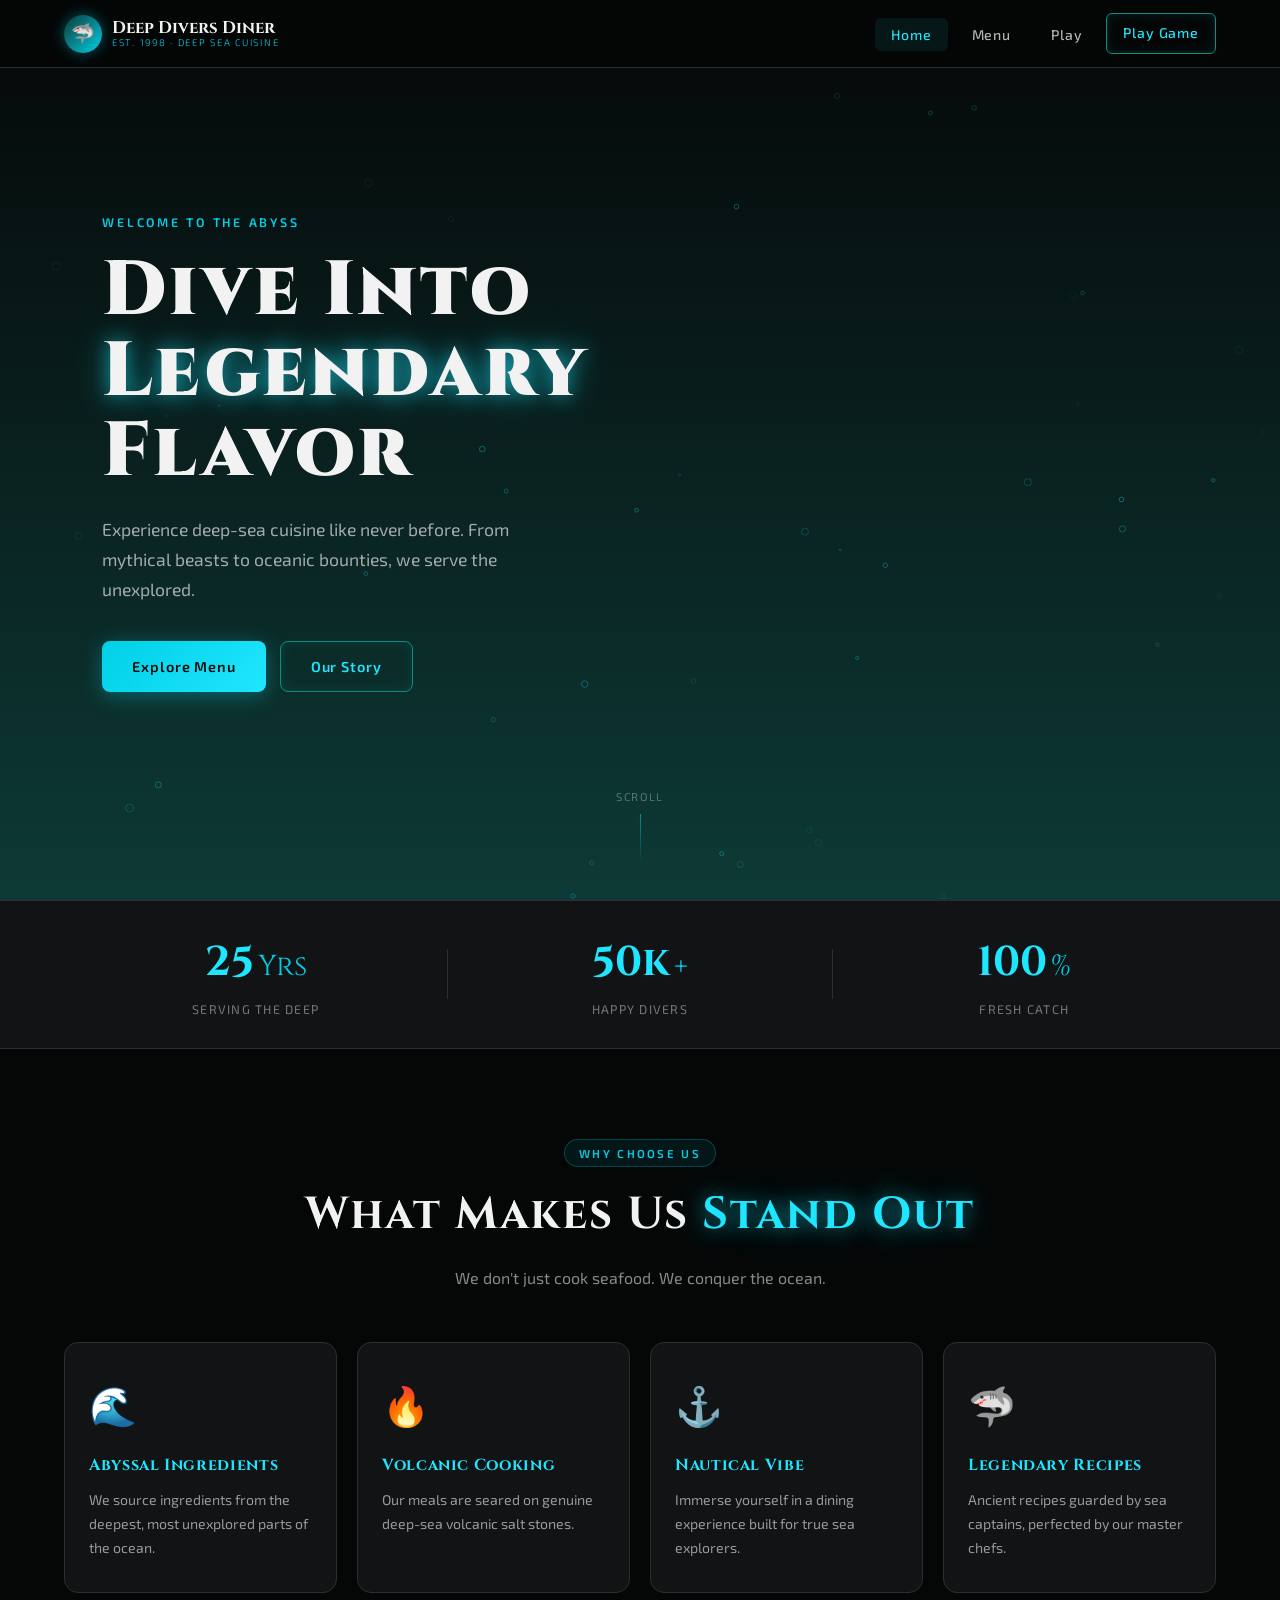
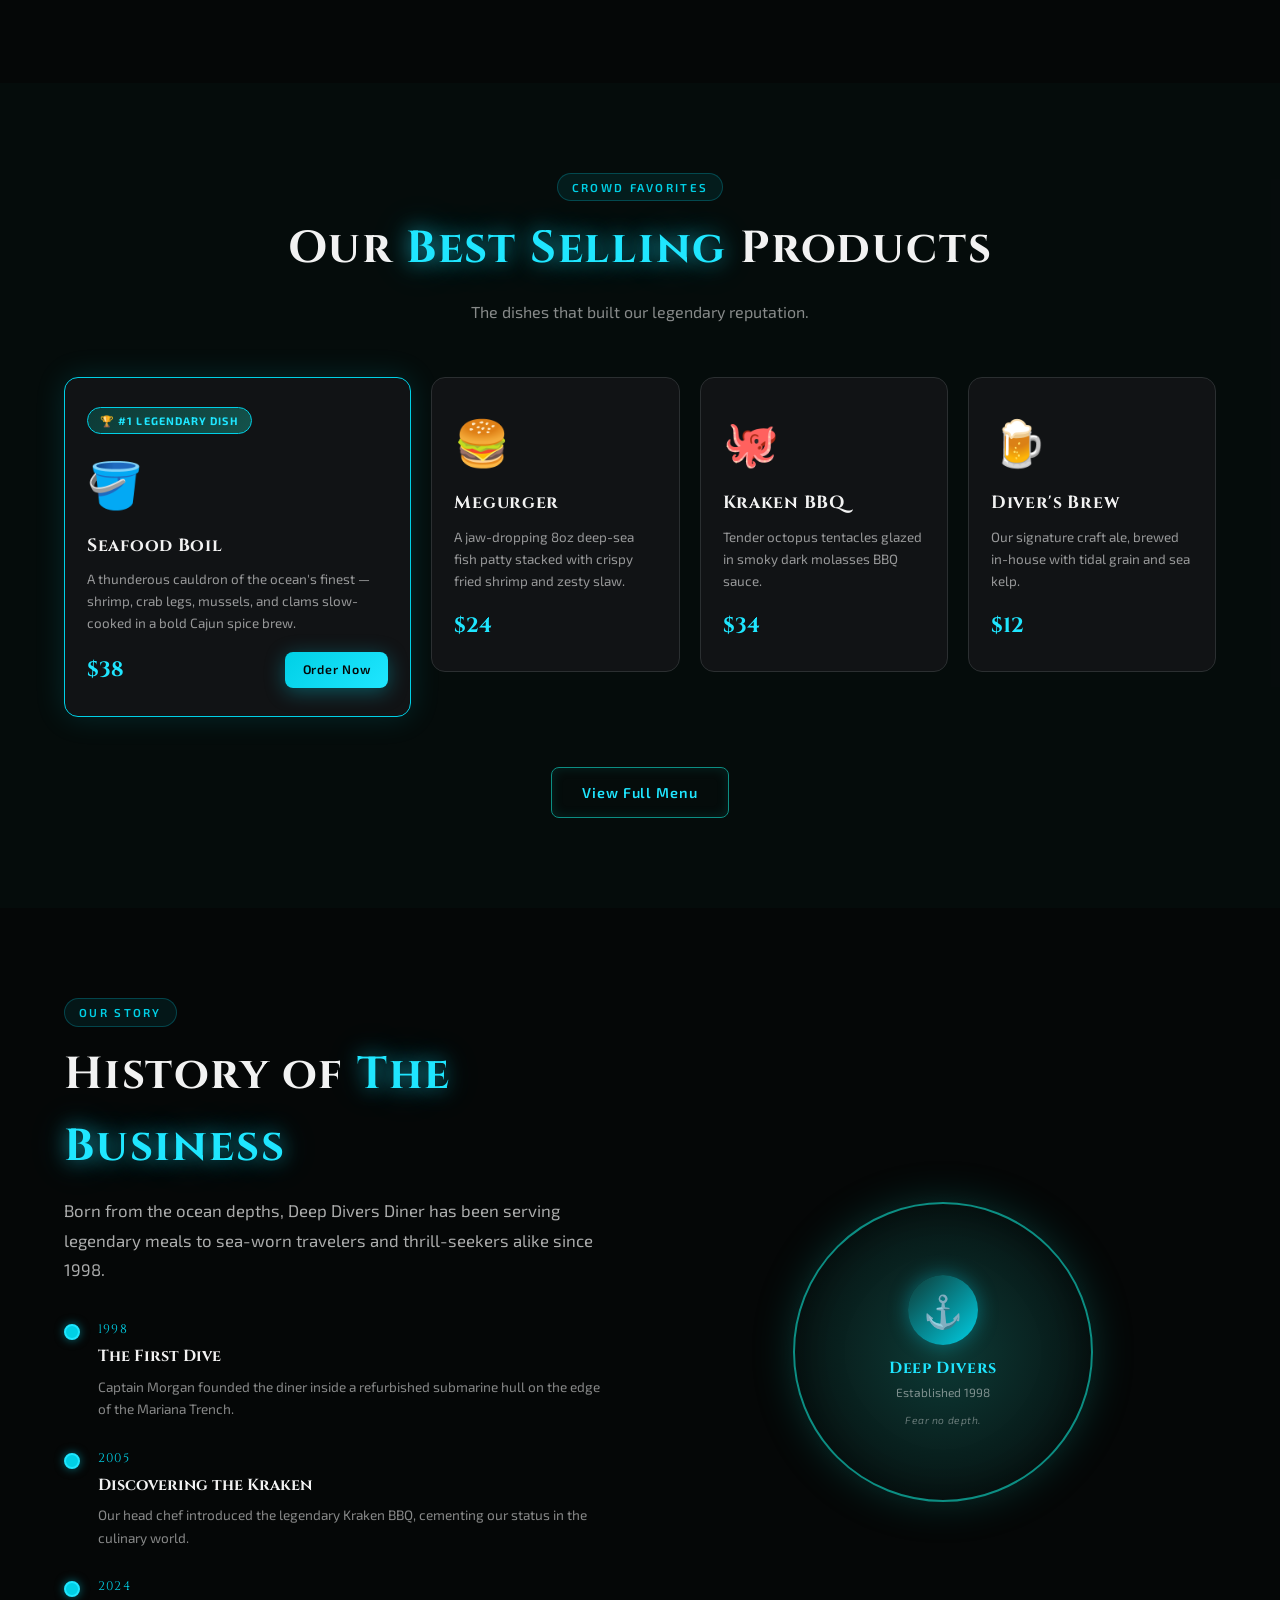
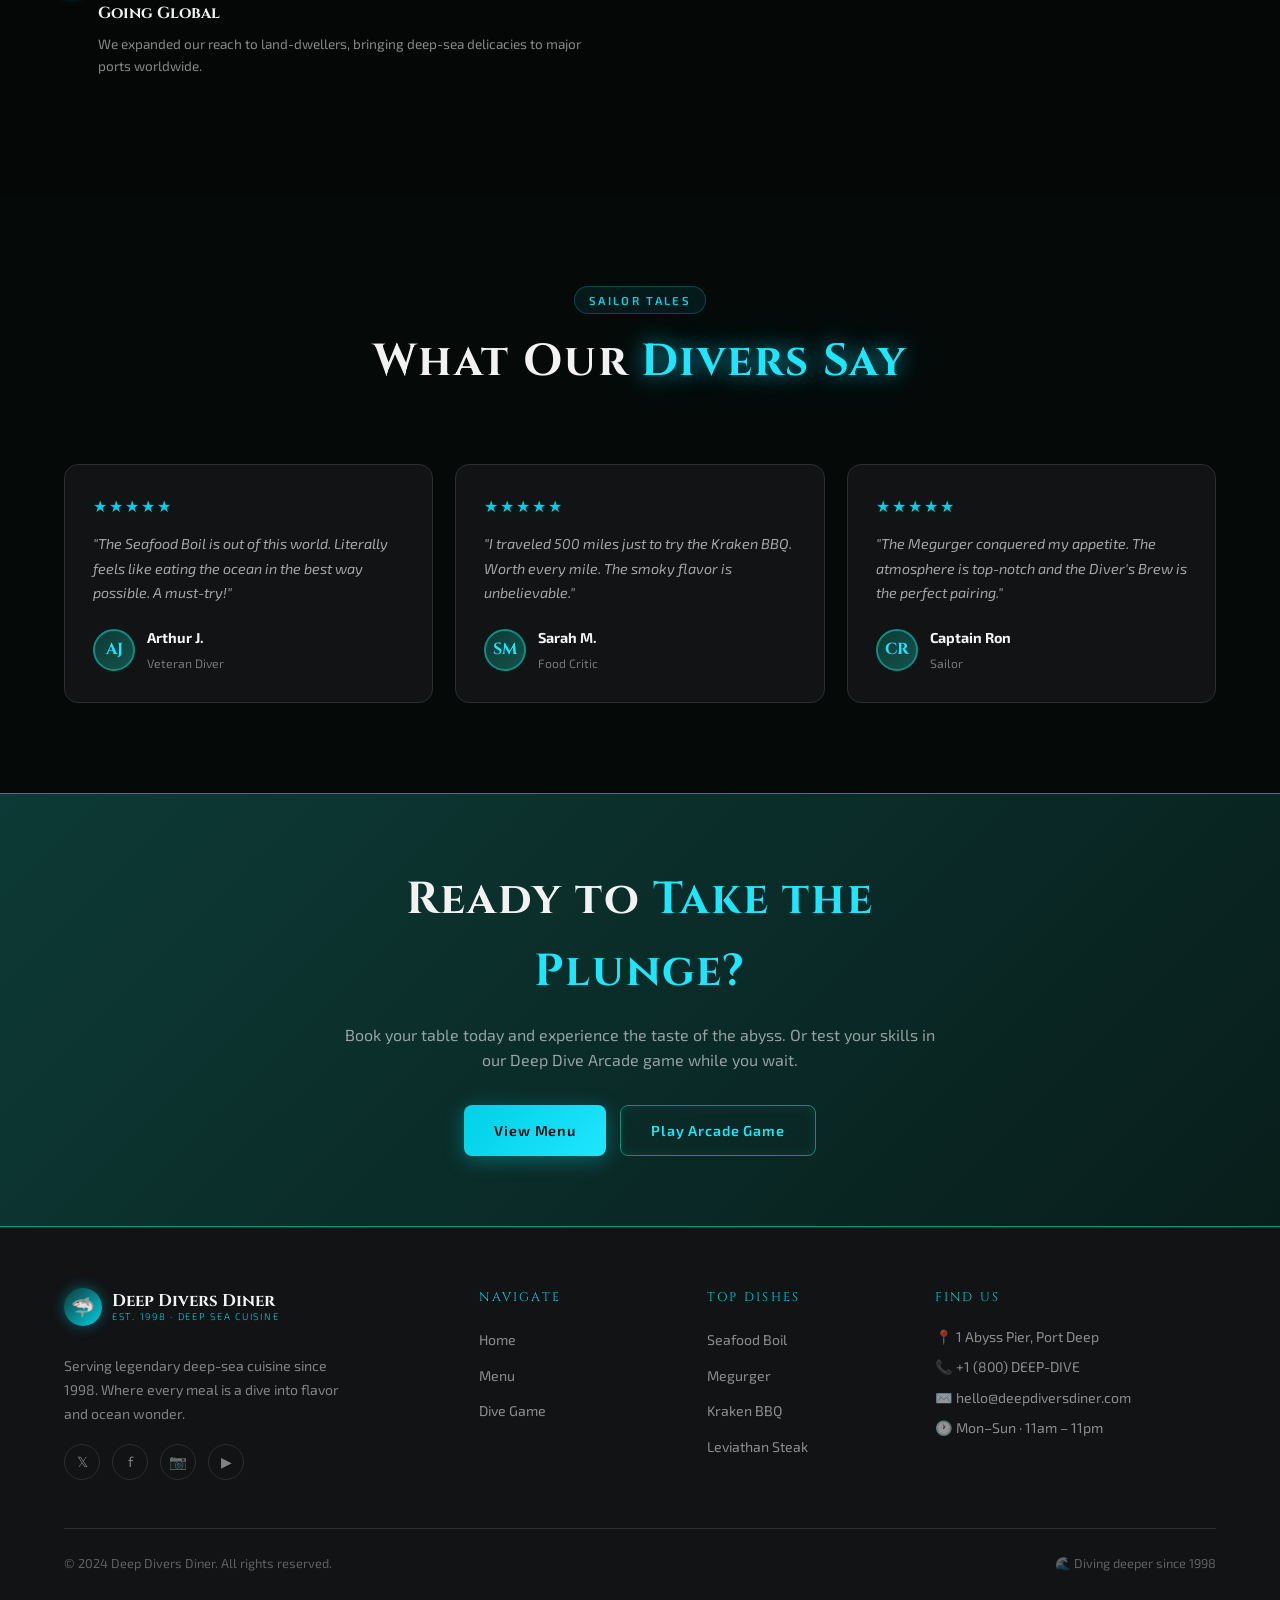
==== index.html @ f374981f "initial commit" ====
<!DOCTYPE html>
<html lang="en">

<head>
    <meta charset="UTF-8" />
    <meta name="viewport" content="width=device-width,initial-scale=1.0" />
    <title>Deep Divers Diner - Home</title>
    <meta name="description"
        content="Welcome to Deep Divers Diner — legendary deep-sea dishes from Seafood Boil to Kraken BBQ and Diver's Brew." />
    <link rel="stylesheet" href="style.css" />
    <link rel="stylesheet" href="index.css" />
</head>

<body>
    <nav class="navbar" id="navbar">
        <a href="index.html" class="nav-logo">
            <div class="nav-logo-icon">🦈</div>
            <div class="nav-logo-text">Deep Divers Diner<small>Est. 1998 · Deep Sea Cuisine</small></div>
        </a>
        <ul class="nav-links" id="navLinks">
            <li><a href="index.html" class="active">Home</a></li>
            <li><a href="menu.html">Menu</a></li>
            <li><a href="game.html">Play</a></li>
            <li><a href="game.html" class="btn btn-outline nav-cta">Play Game</a></li>
        </ul>
        <div class="nav-hamburger" onclick="document.getElementById('navLinks').classList.toggle('open')">
            <span></span><span></span><span></span>
        </div>
    </nav>
    <!-- HERO SECTION -->
    <section class="hero" id="home" style="padding: 0;">
        <canvas id="heroCanvas"></canvas>
        <div class="hero-content">
            <span class="hero-tag">Welcome to the Abyss</span>
            <h1 class="hero-title">Dive Into <span class="glow-text">Legendary</span> Flavor</h1>
            <p class="hero-sub">Experience deep-sea cuisine like never before. From mythical beasts to oceanic bounties,
                we serve the unexplored.</p>
            <div class="hero-btns">
                <a href="menu.html" class="btn btn-primary">Explore Menu</a>
                <a href="#about" class="btn btn-outline">Our Story</a>
            </div>
        </div>
        <div class="hero-scroll">
            <span>Scroll</span>
            <div class="scroll-line"></div>
        </div>
    </section>
    <!-- STATS BAR -->
    <div class="stats-bar">
        <div class="stat-item">
            <span class="stat-num">25</span>
            <span>Yrs</span>
            <p>Serving the Deep</p>
        </div>
        <div class="stat-divider"></div>
        <div class="stat-item">
            <span class="stat-num">50k</span>
            <span>+</span>
            <p>Happy Divers</p>
        </div>
        <div class="stat-divider"></div>
        <div class="stat-item">
            <span class="stat-num">100</span>
            <span>%</span>
            <p>Fresh Catch</p>
        </div>
    </div>
    <!-- WHY WE STAND OUT -->
    <section id="why-us">
        <div class="section-header"
            style="text-align: center; display: flex; flex-direction: column; align-items: center;">
            <span class="section-tag">Why Choose Us</span>
            <h2 class="section-title">What Makes Us <span class="glow-text">Stand Out</span></h2>
            <p class="section-sub">We don't just cook seafood. We conquer the ocean.</p>
        </div>

        <div class="usp-grid">
            <div class="usp-card glass-card">
                <span class="usp-icon">🌊</span>
                <h3>Abyssal Ingredients</h3>
                <p>We source ingredients from the deepest, most unexplored parts of the ocean.</p>
            </div>
            <div class="usp-card glass-card">
                <span class="usp-icon">🔥</span>
                <h3>Volcanic Cooking</h3>
                <p>Our meals are seared on genuine deep-sea volcanic salt stones.</p>
            </div>
            <div class="usp-card glass-card">
                <span class="usp-icon">⚓</span>
                <h3>Nautical Vibe</h3>
                <p>Immerse yourself in a dining experience built for true sea explorers.</p>
            </div>
            <div class="usp-card glass-card">
                <span class="usp-icon">🦈</span>
                <h3>Legendary Recipes</h3>
                <p>Ancient recipes guarded by sea captains, perfected by our master chefs.</p>
            </div>
        </div>
    </section>
    <!-- BEST SELLERS -->
    <section id="bestsellers" style="background: rgba(13,58,54,0.1);">
        <div class="section-header"
            style="text-align: center; display: flex; flex-direction: column; align-items: center;">
            <span class="section-tag">Crowd Favorites</span>
            <h2 class="section-title">Our <span class="glow-text">Best Selling</span> Products</h2>
            <p class="section-sub">The dishes that built our legendary reputation.</p>
        </div>

        <div class="bs-grid">
            <div class="bs-card glass-card featured">
                <span class="bs-badge">🏆 #1 Legendary Dish</span>
                <span class="bs-emoji">🪣</span>
                <h3>Seafood Boil</h3>
                <p>A thunderous cauldron of the ocean's finest — shrimp, crab legs, mussels, and clams slow-cooked in a
                    bold Cajun spice brew.</p>
                <div class="bs-footer">
                    <span class="bs-price">$38</span>
                    <a href="menu.html" class="btn btn-primary btn-sm">Order Now</a>
                </div>
            </div>

            <div class="bs-card glass-card">
                <span class="bs-emoji">🍔</span>
                <h3>Megurger</h3>
                <p>A jaw-dropping 8oz deep-sea fish patty stacked with crispy fried shrimp and zesty slaw.</p>
                <div class="bs-footer">
                    <span class="bs-price">$24</span>
                </div>
            </div>

            <div class="bs-card glass-card">
                <span class="bs-emoji">🐙</span>
                <h3>Kraken BBQ</h3>
                <p>Tender octopus tentacles glazed in smoky dark molasses BBQ sauce.</p>
                <div class="bs-footer">
                    <span class="bs-price">$34</span>
                </div>
            </div>

            <div class="bs-card glass-card">
                <span class="bs-emoji">🍺</span>
                <h3>Diver's Brew</h3>
                <p>Our signature craft ale, brewed in-house with tidal grain and sea kelp.</p>
                <div class="bs-footer">
                    <span class="bs-price">$12</span>
                </div>
            </div>
        </div>

        <div style="text-align:center; margin-top: 50px;">
            <a href="menu.html" class="btn btn-outline">View Full Menu</a>
        </div>
    </section>
    <!-- HISTORY -->
    <section id="about">
        <div class="history-inner">
            <div>
                <span class="section-tag">Our Story</span>
                <h2 class="section-title">History of <span class="glow-text">The Business</span></h2>
                <p class="history-lead">Born from the ocean depths, Deep Divers Diner has been serving legendary meals
                    to sea-worn travelers and thrill-seekers alike since 1998.</p>

                <div class="timeline">
                    <div class="tl-item">
                        <div class="tl-dot"></div>
                        <div class="tl-content">
                            <span class="tl-year">1998</span>
                            <h4>The First Dive</h4>
                            <p>Captain Morgan founded the diner inside a refurbished submarine hull on the edge of the
                                Mariana Trench.</p>
                        </div>
                    </div>
                    <div class="tl-item">
                        <div class="tl-dot"></div>
                        <div class="tl-content">
                            <span class="tl-year">2005</span>
                            <h4>Discovering the Kraken</h4>
                            <p>Our head chef introduced the legendary Kraken BBQ, cementing our status in the culinary
                                world.</p>
                        </div>
                    </div>
                    <div class="tl-item">
                        <div class="tl-dot"></div>
                        <div class="tl-content">
                            <span class="tl-year">2024</span>
                            <h4>Going Global</h4>
                            <p>We expanded our reach to land-dwellers, bringing deep-sea delicacies to major ports
                                worldwide.</p>
                        </div>
                    </div>
                </div>
            </div>

            <div class="history-visual">
                <div class="history-img-wrap">
                    <div class="history-img-glow"></div>
                    <div class="history-emblem">
                        <div class="emblem-ring">⚓</div>
                        <h3>Deep Divers</h3>
                        <p>Established 1998</p>
                        <span class="emblem-tagline">Fear no depth.</span>
                    </div>
                </div>
            </div>
        </div>
    </section>
    <!-- TESTIMONIALS -->
    <section id="reviews" style="background: rgba(13,58,54,0.05);">
        <div class="section-header"
            style="text-align: center; display: flex; flex-direction: column; align-items: center;">
            <span class="section-tag">Sailor Tales</span>
            <h2 class="section-title">What Our <span class="glow-text">Divers Say</span></h2>
        </div>

        <div class="testi-grid">
            <div class="testi-card glass-card">
                <div class="testi-stars">★★★★★</div>
                <p>"The Seafood Boil is out of this world. Literally feels like eating the ocean in the best way
                    possible. A must-try!"</p>
                <div class="testi-author">
                    <div class="testi-avatar">AJ</div>
                    <div>
                        <strong>Arthur J.</strong>
                        <span>Veteran Diver</span>
                    </div>
                </div>
            </div>
            <div class="testi-card glass-card">
                <div class="testi-stars">★★★★★</div>
                <p>"I traveled 500 miles just to try the Kraken BBQ. Worth every mile. The smoky flavor is
                    unbelievable."</p>
                <div class="testi-author">
                    <div class="testi-avatar">SM</div>
                    <div>
                        <strong>Sarah M.</strong>
                        <span>Food Critic</span>
                    </div>
                </div>
            </div>
            <div class="testi-card glass-card">
                <div class="testi-stars">★★★★★</div>
                <p>"The Megurger conquered my appetite. The atmosphere is top-notch and the Diver's Brew is the perfect
                    pairing."</p>
                <div class="testi-author">
                    <div class="testi-avatar">CR</div>
                    <div>
                        <strong>Captain Ron</strong>
                        <span>Sailor</span>
                    </div>
                </div>
            </div>
        </div>
    </section>
    <!-- CTA -->
    <section class="cta-banner" style="padding: 70px 5%; margin: 0;">
        <div class="cta-inner">
            <h2>Ready to <span>Take the Plunge?</span></h2>
            <p>Book your table today and experience the taste of the abyss. Or test your skills in our Deep Dive Arcade
                game while you wait.</p>
            <div class="cta-btns">
                <a href="menu.html" class="btn btn-primary">View Menu</a>
                <a href="game.html" class="btn btn-outline">Play Arcade Game</a>
            </div>
        </div>
    </section>
    <footer>
        <div class="footer-grid">
            <div class="footer-brand">
                <a href="index.html" class="nav-logo" style="display:inline-flex;margin-bottom:14px;">
                    <div class="nav-logo-icon">🦈</div>
                    <div class="nav-logo-text">Deep Divers Diner<small>Est. 1998 · Deep Sea Cuisine</small></div>
                </a>
                <p>Serving legendary deep-sea cuisine since 1998. Where every meal is a dive into flavor and ocean
                    wonder.</p>
                <div class="footer-socials" style="margin-top:18px;">
                    <a href="#" class="social-btn">𝕏</a><a href="#" class="social-btn">f</a>
                    <a href="#" class="social-btn">📷</a><a href="#" class="social-btn">▶</a>
                </div>
            </div>
            <div>
                <p class="footer-heading">Navigate</p>
                <ul class="footer-links">
                    <li><a href="index.html">Home</a></li>
                    <li><a href="menu.html">Menu</a></li>
                    <li><a href="game.html">Dive Game</a></li>
                </ul>
            </div>
            <div>
                <p class="footer-heading">Top Dishes</p>
                <ul class="footer-links">
                    <li><a href="menu.html">Seafood Boil</a></li>
                    <li><a href="menu.html">Megurger</a></li>
                    <li><a href="menu.html">Kraken BBQ</a></li>
                    <li><a href="menu.html">Leviathan Steak</a></li>
                </ul>
            </div>
            <div>
                <p class="footer-heading">Find Us</p>
                <p class="footer-contact-line">📍 1 Abyss Pier, Port Deep</p>
                <p class="footer-contact-line">📞 +1 (800) DEEP-DIVE</p>
                <p class="footer-contact-line">✉️ hello@deepdiversdiner.com</p>
                <p class="footer-contact-line">🕐 Mon–Sun · 11am – 11pm</p>
            </div>
        </div>
        <div class="footer-bottom">
            <span>© 2024 Deep Divers Diner. All rights reserved.</span>
            <span>🌊 Diving deeper since 1998</span>
        </div>
    </footer>
    <script>
        window.addEventListener('scroll', () => { document.getElementById('navbar').style.background = window.scrollY > 50 ? 'rgba(5,7,7,0.98)' : 'rgba(5,7,7,0.85)'; });
        // Hero canvas animation
        const canvas = document.getElementById('heroCanvas');
        if (canvas) {
            const ctx = canvas.getContext('2d');
            let W, H, bubs = [];
            function rsz() { W = canvas.width = window.innerWidth; H = canvas.height = canvas.parentElement.offsetHeight; }
            rsz(); window.addEventListener('resize', rsz);
            function mkb() { return { x: Math.random() * W, y: H + 10, r: Math.random() * 3 + 1, sp: Math.random() * 0.7 + 0.2, op: Math.random() * 0.3 + 0.05 }; }
            for (let i = 0; i < 50; i++) bubs.push({ ...mkb(), y: Math.random() * H });
            (function loop() {
                const g = ctx.createLinearGradient(0, 0, 0, H);
                g.addColorStop(0, '#050707'); g.addColorStop(1, '#0D3A36');
                ctx.fillStyle = g; ctx.fillRect(0, 0, W, H);
                bubs.forEach((b, i) => {
                    b.y -= b.sp;
                    if (b.y < -5) bubs[i] = mkb();
                    ctx.beginPath();
                    ctx.arc(b.x, b.y, b.r, 0, Math.PI * 2);
                    ctx.strokeStyle = `rgba(31,230,255,${b.op})`;
                    ctx.lineWidth = 1;
                    ctx.stroke();
                });
                requestAnimationFrame(loop);
            })();
        }
    </script>
</body>

</html>
---- style.css ----
@import url('https://fonts.googleapis.com/css2?family=Cinzel:wght@400;600;700;900&family=Exo+2:ital,wght@0,300;0,400;0,500;0,600;1,400&display=swap');

:root {
  --bg-black: #050707;
  --dark-panel: #111315;
  --deep-teal: #0D3A36;
  --muted-emerald: #14524B;
  --cyan-accent: #00D0E6;
  --bright-aqua: #1FE6FF;
  --soft-white: #F2F2F2;
  --gray-border: #2B2F31;
  --neon-outline: #0C8E83;
}

*, *::before, *::after { margin: 0; padding: 0; box-sizing: border-box; }
html { scroll-behavior: smooth; }
body {
  background-color: var(--bg-black);
  color: var(--soft-white);
  font-family: 'Exo 2', sans-serif;
  overflow-x: hidden;
  line-height: 1.6;
}

/* ── SCROLLBAR ── */
::-webkit-scrollbar { width: 6px; }
::-webkit-scrollbar-track { background: var(--dark-panel); }
::-webkit-scrollbar-thumb { background: var(--neon-outline); border-radius: 4px; }

/* ── TYPOGRAPHY ── */
h1, h2, h3 { font-family: 'Cinzel', serif; letter-spacing: 0.04em; }
.section-tag {
  display: inline-block;
  font-size: 0.72rem;
  font-weight: 600;
  letter-spacing: 0.2em;
  text-transform: uppercase;
  color: var(--cyan-accent);
  background: rgba(0,208,230,0.08);
  border: 1px solid rgba(0,208,230,0.25);
  padding: 4px 14px;
  border-radius: 20px;
  margin-bottom: 12px;
}
.section-title {
  font-size: clamp(1.7rem, 3.5vw, 2.8rem);
  color: var(--soft-white);
  margin-bottom: 14px;
}
.section-title span { color: var(--bright-aqua); }
.section-sub {
  color: rgba(242,242,242,0.55);
  font-size: 1rem;
  max-width: 540px;
}

/* ── NAVBAR ── */
.navbar {
  position: fixed;
  top: 0; left: 0; right: 0;
  z-index: 1000;
  display: flex;
  align-items: center;
  justify-content: space-between;
  padding: 0 5%;
  height: 68px;
  background: rgba(5,7,7,0.85);
  backdrop-filter: blur(14px);
  border-bottom: 1px solid var(--gray-border);
  transition: background 0.3s;
}
.nav-logo {
  display: flex;
  align-items: center;
  gap: 10px;
  text-decoration: none;
}
.nav-logo-icon {
  width: 38px; height: 38px;
  background: linear-gradient(135deg, var(--deep-teal), var(--cyan-accent));
  border-radius: 50%;
  display: flex; align-items: center; justify-content: center;
  font-size: 1.2rem;
  box-shadow: 0 0 14px rgba(0,208,230,0.4);
}
.nav-logo-text {
  font-family: 'Cinzel', serif;
  font-size: 1.05rem;
  font-weight: 700;
  color: var(--soft-white);
  line-height: 1.1;
}
.nav-logo-text small {
  display: block;
  font-family: 'Exo 2', sans-serif;
  font-size: 0.6rem;
  font-weight: 300;
  letter-spacing: 0.18em;
  color: var(--cyan-accent);
  text-transform: uppercase;
}
.nav-links {
  display: flex;
  align-items: center;
  gap: 8px;
  list-style: none;
}
.nav-links a {
  color: rgba(242,242,242,0.75);
  text-decoration: none;
  font-size: 0.88rem;
  font-weight: 500;
  letter-spacing: 0.06em;
  padding: 8px 16px;
  border-radius: 6px;
  transition: color 0.2s, background 0.2s;
}
.nav-links a:hover, .nav-links a.active {
  color: var(--bright-aqua);
  background: rgba(31,230,255,0.07);
}
.nav-cta {
  background: linear-gradient(135deg, var(--deep-teal), var(--muted-emerald));
  border: 1px solid var(--neon-outline);
  color: var(--bright-aqua) !important;
  box-shadow: 0 0 12px rgba(12,142,131,0.3);
}
.nav-cta:hover { box-shadow: 0 0 20px rgba(31,230,255,0.4) !important; }
.nav-hamburger { display: none; flex-direction: column; gap: 5px; cursor: pointer; }
.nav-hamburger span { display: block; width: 24px; height: 2px; background: var(--soft-white); border-radius: 2px; transition: 0.3s; }

/* ── BUTTONS ── */
.btn {
  display: inline-flex;
  align-items: center;
  gap: 8px;
  padding: 13px 30px;
  border-radius: 8px;
  font-family: 'Exo 2', sans-serif;
  font-size: 0.9rem;
  font-weight: 600;
  letter-spacing: 0.06em;
  text-decoration: none;
  cursor: pointer;
  border: none;
  transition: all 0.25s;
}
.btn-primary {
  background: linear-gradient(135deg, var(--cyan-accent), var(--bright-aqua));
  color: #050707;
  box-shadow: 0 4px 20px rgba(0,208,230,0.35);
}
.btn-primary:hover { transform: translateY(-2px); box-shadow: 0 8px 28px rgba(31,230,255,0.5); }
.btn-outline {
  background: transparent;
  color: var(--bright-aqua);
  border: 1.5px solid var(--neon-outline);
  box-shadow: 0 0 12px rgba(12,142,131,0.2) inset;
}
.btn-outline:hover { background: rgba(12,142,131,0.15); border-color: var(--bright-aqua); transform: translateY(-2px); }

/* ── SECTIONS ── */
section { padding: 90px 5%; }
.section-header { margin-bottom: 52px; }

/* ── CARDS ── */
.glass-card {
  background: var(--dark-panel);
  border: 1px solid var(--gray-border);
  border-radius: 14px;
  transition: transform 0.3s, box-shadow 0.3s, border-color 0.3s;
}
.glass-card:hover {
  transform: translateY(-5px);
  box-shadow: 0 12px 40px rgba(0,208,230,0.12);
  border-color: var(--neon-outline);
}

/* ── DIVIDER ── */
.divider {
  width: 60px; height: 3px;
  background: linear-gradient(90deg, var(--cyan-accent), var(--bright-aqua));
  border-radius: 2px;
  margin: 16px 0 20px;
}

/* ── FOOTER ── */
footer {
  background: var(--dark-panel);
  border-top: 1px solid var(--gray-border);
  padding: 60px 5% 30px;
}
.footer-grid {
  display: grid;
  grid-template-columns: 2fr 1fr 1fr 1.5fr;
  gap: 40px;
  margin-bottom: 48px;
}
.footer-brand p {
  color: rgba(242,242,242,0.5);
  font-size: 0.88rem;
  margin-top: 14px;
  max-width: 280px;
  line-height: 1.7;
}
.footer-heading {
  font-family: 'Cinzel', serif;
  font-size: 0.78rem;
  letter-spacing: 0.18em;
  text-transform: uppercase;
  color: var(--cyan-accent);
  margin-bottom: 18px;
}
.footer-links { list-style: none; display: flex; flex-direction: column; gap: 10px; }
.footer-links a {
  color: rgba(242,242,242,0.55);
  text-decoration: none;
  font-size: 0.88rem;
  transition: color 0.2s;
}
.footer-links a:hover { color: var(--bright-aqua); }
.footer-contact p {
  color: rgba(242,242,242,0.55);
  font-size: 0.88rem;
  display: flex; align-items: flex-start; gap: 10px;
  margin-bottom: 10px;
}
.footer-contact-line { color:rgba(242,242,242,0.55); font-size:0.88rem; margin-bottom:8px; display:block; }
.footer-bottom {
  border-top: 1px solid var(--gray-border);
  padding-top: 24px;
  display: flex;
  justify-content: space-between;
  align-items: center;
  color: rgba(242,242,242,0.35);
  font-size: 0.8rem;
}
.footer-socials { display: flex; gap: 12px; }
.social-btn {
  width: 36px; height: 36px;
  border-radius: 50%;
  border: 1px solid var(--gray-border);
  background: transparent;
  color: rgba(242,242,242,0.5);
  display: flex; align-items: center; justify-content: center;
  font-size: 0.9rem;
  cursor: pointer;
  text-decoration: none;
  transition: all 0.2s;
}
.social-btn:hover { border-color: var(--cyan-accent); color: var(--cyan-accent); background: rgba(0,208,230,0.08); }

/* ── GLOW TEXT ── */
.glow-text { text-shadow: 0 0 20px rgba(31,230,255,0.6), 0 0 40px rgba(31,230,255,0.3); }

/* ── ANIMATIONS ── */
@keyframes fadeUp {
  from { opacity: 0; transform: translateY(30px); }
  to { opacity: 1; transform: translateY(0); }
}
@keyframes float {
  0%, 100% { transform: translateY(0px); }
  50% { transform: translateY(-10px); }
}
@keyframes pulse-glow {
  0%, 100% { box-shadow: 0 0 10px rgba(0,208,230,0.3); }
  50% { box-shadow: 0 0 25px rgba(31,230,255,0.6), 0 0 50px rgba(0,208,230,0.3); }
}
@keyframes shimmer {
  0% { background-position: -200% center; }
  100% { background-position: 200% center; }
}
.animate-fadeup { animation: fadeUp 0.7s ease forwards; }
.float { animation: float 4s ease-in-out infinite; }

/* ── RESPONSIVE ── */
@media (max-width: 900px) {
  .footer-grid { grid-template-columns: 1fr 1fr; }
  .nav-links { display: none; }
  .nav-links.open { display: flex; flex-direction: column; position: absolute; top: 68px; left: 0; right: 0; background: var(--dark-panel); padding: 20px 5%; border-bottom: 1px solid var(--gray-border); }
  .nav-hamburger { display: flex; }
}
@media (max-width: 600px) {
  .footer-grid { grid-template-columns: 1fr; }
  section { padding: 70px 5%; }
}
---- index.css ----
/* =========================================
   HERO SECTION
========================================= */
.hero {
    position: relative;
    min-height: 100vh;
    display: flex;
    align-items: center;
    overflow: hidden;
}

#heroCanvas {
    position: absolute;
    inset: 0;
    width: 100%;
    height: 100%;
    z-index: 0;
}

.hero-content {
    position: relative;
    z-index: 2;
    max-width: 680px;
    padding: 0 8%;
    animation: fadeUp 1s ease both;
}

.hero-tag {
    display: inline-block;
    margin-bottom: 18px;

    font-size: 0.78rem;
    font-weight: 600;
    letter-spacing: 0.22em;
    text-transform: uppercase;

    color: var(--cyan-accent);
}

.hero-title {
    margin-bottom: 22px;

    font-family: 'Cinzel', serif;
    font-size: clamp(2.5rem, 6vw, 5rem);
    font-weight: 900;
    line-height: 1.05;

    color: var(--soft-white);
}

.hero-sub {
    max-width: 520px;
    margin-bottom: 36px;

    font-size: 1.1rem;
    line-height: 1.7;

    color: rgba(242, 242, 242, 0.65);
}

.hero-btns {
    display: flex;
    gap: 14px;
    flex-wrap: wrap;
}

.hero-scroll {
    position: absolute;
    bottom: 36px;
    left: 50%;
    transform: translateX(-50%);
    z-index: 2;

    display: flex;
    flex-direction: column;
    align-items: center;
    gap: 8px;

    font-size: 0.7rem;
    letter-spacing: 0.15em;
    text-transform: uppercase;

    color: rgba(242, 242, 242, 0.35);
}

.scroll-line {
    width: 1px;
    height: 50px;

    background: linear-gradient(to bottom,
            rgba(0, 208, 230, 0.6),
            transparent);

    animation: float 2s ease-in-out infinite;
}

/* =========================================
   STATS BAR
========================================= */
.stats-bar {
    display: flex;
    justify-content: center;
    align-items: center;
    flex-wrap: wrap;

    padding: 28px 5%;

    background: var(--dark-panel);
    border-top: 1px solid var(--gray-border);
    border-bottom: 1px solid var(--gray-border);
}

.stat-item {
    flex: 1;
    min-width: 120px;
    padding: 0 40px;

    text-align: center;
}

.stat-num {
    font-family: 'Cinzel', serif;
    font-size: 2.6rem;
    font-weight: 700;

    color: var(--bright-aqua);
}

.stat-item>span:nth-child(2) {
    font-family: 'Cinzel', serif;
    font-size: 1.8rem;

    color: var(--cyan-accent);
}

.stat-item p {
    margin-top: 4px;

    font-size: 0.78rem;
    letter-spacing: 0.1em;
    text-transform: uppercase;

    color: rgba(242, 242, 242, 0.45);
}

.stat-divider {
    width: 1px;
    height: 50px;

    background: var(--gray-border);
}

/* =========================================
   USP GRID
========================================= */
.usp-grid {
    display: grid;
    grid-template-columns: repeat(4, 1fr);
    gap: 20px;
}

.usp-card {
    padding: 32px 24px;
}

.usp-icon {
    display: block;
    margin-bottom: 16px;

    font-size: 2.4rem;

    animation: float 4s ease-in-out infinite;
}

.usp-card h3 {
    margin-bottom: 10px;

    font-family: 'Cinzel', serif;
    font-size: 1rem;

    color: var(--bright-aqua);
}

.usp-card p {
    font-size: 0.88rem;
    line-height: 1.7;

    color: rgba(242, 242, 242, 0.6);
}

/* =========================================
   BEST SELLERS GRID
========================================= */
.bs-grid {
    display: grid;
    grid-template-columns: 1.4fr 1fr 1fr 1fr;
    gap: 20px;

    align-items: start;
}

.bs-card {
    position: relative;
    padding: 28px 22px;
}

.bs-card.featured {
    border-color: var(--cyan-accent);
    box-shadow: 0 0 30px rgba(0, 208, 230, 0.15);
}

.bs-badge {
    display: inline-block;
    margin-bottom: 14px;
    padding: 4px 12px;

    font-size: 0.68rem;
    font-weight: 700;
    letter-spacing: 0.1em;
    text-transform: uppercase;

    color: var(--bright-aqua);

    background: linear-gradient(135deg,
            var(--deep-teal),
            var(--muted-emerald));

    border: 1px solid var(--cyan-accent);
    border-radius: 20px;
}

.bs-emoji {
    display: block;
    margin-bottom: 12px;

    font-size: 2.8rem;
}

.bs-card h3 {
    margin-bottom: 8px;

    font-family: 'Cinzel', serif;
    font-size: 1.1rem;

    color: var(--soft-white);
}

.bs-card p {
    margin-bottom: 18px;

    font-size: 0.84rem;
    line-height: 1.65;

    color: rgba(242, 242, 242, 0.6);
}

.bs-footer {
    display: flex;
    justify-content: space-between;
    align-items: center;
}

.bs-price {
    font-family: 'Cinzel', serif;
    font-size: 1.3rem;
    font-weight: 700;

    color: var(--bright-aqua);
}

.btn-sm {
    padding: 8px 18px;
    font-size: 0.78rem;
}

/* =========================================
   HISTORY SECTION
========================================= */
.history-inner {
    display: grid;
    grid-template-columns: 1fr 1fr;
    gap: 60px;

    align-items: center;
}

.history-lead {
    margin-bottom: 36px;

    font-size: 1.05rem;
    line-height: 1.75;

    color: rgba(242, 242, 242, 0.7);
}

/* Timeline */
.timeline {
    display: flex;
    flex-direction: column;
}

.tl-item {
    position: relative;

    display: flex;
    gap: 18px;

    padding-bottom: 28px;
}

.tl-item:not(:last-child) .tl-dot::after {
    content: '';

    position: absolute;
    top: 16px;
    left: 7px;

    width: 2px;
    height: calc(100% - 16px);

    background: linear-gradient(to bottom,
            var(--neon-outline),
            transparent);
}

.tl-dot {
    position: relative;
    flex-shrink: 0;
    margin-top: 4px;

    width: 16px;
    height: 16px;

    background: var(--cyan-accent);
    border: 2px solid var(--bright-aqua);
    border-radius: 50%;

    box-shadow: 0 0 10px rgba(0, 208, 230, 0.5);
}

.tl-year {
    display: block;
    margin-bottom: 4px;

    font-family: 'Cinzel', serif;
    font-size: 0.78rem;
    letter-spacing: 0.1em;

    color: var(--cyan-accent);
}

.tl-content h4 {
    margin-bottom: 6px;

    font-family: 'Cinzel', serif;
    font-size: 1rem;

    color: var(--soft-white);
}

.tl-content p {
    font-size: 0.85rem;
    line-height: 1.65;

    color: rgba(242, 242, 242, 0.55);
}

/* History Visual */
.history-visual {
    display: flex;
    justify-content: center;
    align-items: center;
}

.history-img-wrap {
    position: relative;

    display: flex;
    justify-content: center;
    align-items: center;
}

.history-img-glow {
    position: absolute;

    width: 320px;
    height: 320px;

    border-radius: 50%;

    background: radial-gradient(circle,
            rgba(13, 58, 54, 0.6) 0%,
            transparent 70%);

    animation: pulse-glow 3s ease-in-out infinite;
}

.history-emblem {
    position: relative;
    z-index: 2;

    display: flex;
    flex-direction: column;
    justify-content: center;
    align-items: center;

    width: 300px;
    height: 300px;
    padding: 50px 40px;

    text-align: center;

    background: radial-gradient(circle, #0D3A36 0%, #050707 100%);
    border: 2px solid var(--neon-outline);
    border-radius: 50%;

    box-shadow:
        0 0 40px rgba(12, 142, 131, 0.3),
        inset 0 0 40px rgba(0, 0, 0, 0.5);

    animation: float 5s ease-in-out infinite;
}

.emblem-ring {
    display: flex;
    justify-content: center;
    align-items: center;

    width: 70px;
    height: 70px;
    margin-bottom: 14px;

    font-size: 2rem;

    background: linear-gradient(135deg,
            var(--deep-teal),
            var(--cyan-accent));

    border-radius: 50%;

    box-shadow: 0 0 20px rgba(0, 208, 230, 0.4);
}

.history-emblem h3 {
    margin-bottom: 4px;

    font-family: 'Cinzel', serif;
    font-size: 1rem;
    line-height: 1.2;

    color: var(--bright-aqua);
}

.history-emblem p {
    font-size: 0.75rem;
    color: rgba(242, 242, 242, 0.5);
}

.emblem-tagline {
    margin-top: 10px;

    font-size: 0.65rem;
    font-style: italic;
    letter-spacing: 0.05em;

    color: rgba(242, 242, 242, 0.4);
}

/* =========================================
   TESTIMONIALS
========================================= */
.testi-grid {
    display: grid;
    grid-template-columns: repeat(3, 1fr);
    gap: 22px;
}

.testi-card {
    padding: 28px;
}

.testi-stars {
    margin-bottom: 14px;

    font-size: 1rem;
    letter-spacing: 2px;

    color: var(--cyan-accent);
}

.testi-card>p {
    margin-bottom: 20px;

    font-size: 0.9rem;
    line-height: 1.7;
    font-style: italic;

    color: rgba(242, 242, 242, 0.65);
}

.testi-author {
    display: flex;
    align-items: center;
    gap: 12px;
}

.testi-avatar {
    display: flex;
    justify-content: center;
    align-items: center;

    width: 42px;
    height: 42px;

    font-family: 'Cinzel', serif;
    font-size: 1rem;
    font-weight: 700;

    color: var(--bright-aqua);

    background: linear-gradient(135deg,
            var(--deep-teal),
            var(--muted-emerald));

    border: 2px solid var(--neon-outline);
    border-radius: 50%;
}

.testi-author strong {
    display: block;

    font-size: 0.9rem;
    color: var(--soft-white);
}

.testi-author span {
    font-size: 0.76rem;
    color: rgba(242, 242, 242, 0.45);
}

/* =========================================
   CTA BANNER
========================================= */
.cta-banner {
    padding: 70px 5%;

    background: linear-gradient(135deg,
            var(--deep-teal) 0%,
            #081e1b 100%);

    border-top: 1px solid var(--neon-outline);
    border-bottom: 1px solid var(--neon-outline);
}

.cta-inner {
    max-width: 600px;
    margin: 0 auto;

    text-align: center;
}

.cta-inner h2 {
    margin-bottom: 14px;
    font-size: clamp(1.8rem, 4vw, 2.8rem);
}

.cta-inner h2 span {
    color: var(--bright-aqua);
}

.cta-inner p {
    margin-bottom: 32px;
    color: rgba(242, 242, 242, 0.6);
}

.cta-btns {
    display: flex;
    justify-content: center;
    gap: 14px;
    flex-wrap: wrap;
}

/* =========================================
   RESPONSIVE
========================================= */

/* Tablets */
@media (max-width: 1100px) {
    .usp-grid {
        grid-template-columns: repeat(2, 1fr);
    }

    .bs-grid {
        grid-template-columns: repeat(2, 1fr);
    }

    .bs-card.featured {
        grid-column: span 2;
    }
}

/* Small Tablets */
@media (max-width: 900px) {
    .history-inner {
        grid-template-columns: 1fr;
    }

    .testi-grid {
        grid-template-columns: 1fr;
    }

    .stat-divider {
        display: none;
    }
}

/* Mobile */
@media (max-width: 600px) {
    .usp-grid {
        grid-template-columns: 1fr;
    }

    .bs-grid {
        grid-template-columns: 1fr;
    }

    .bs-card.featured {
        grid-column: span 1;
    }

    .hero-title {
        font-size: 2.2rem;
    }
}
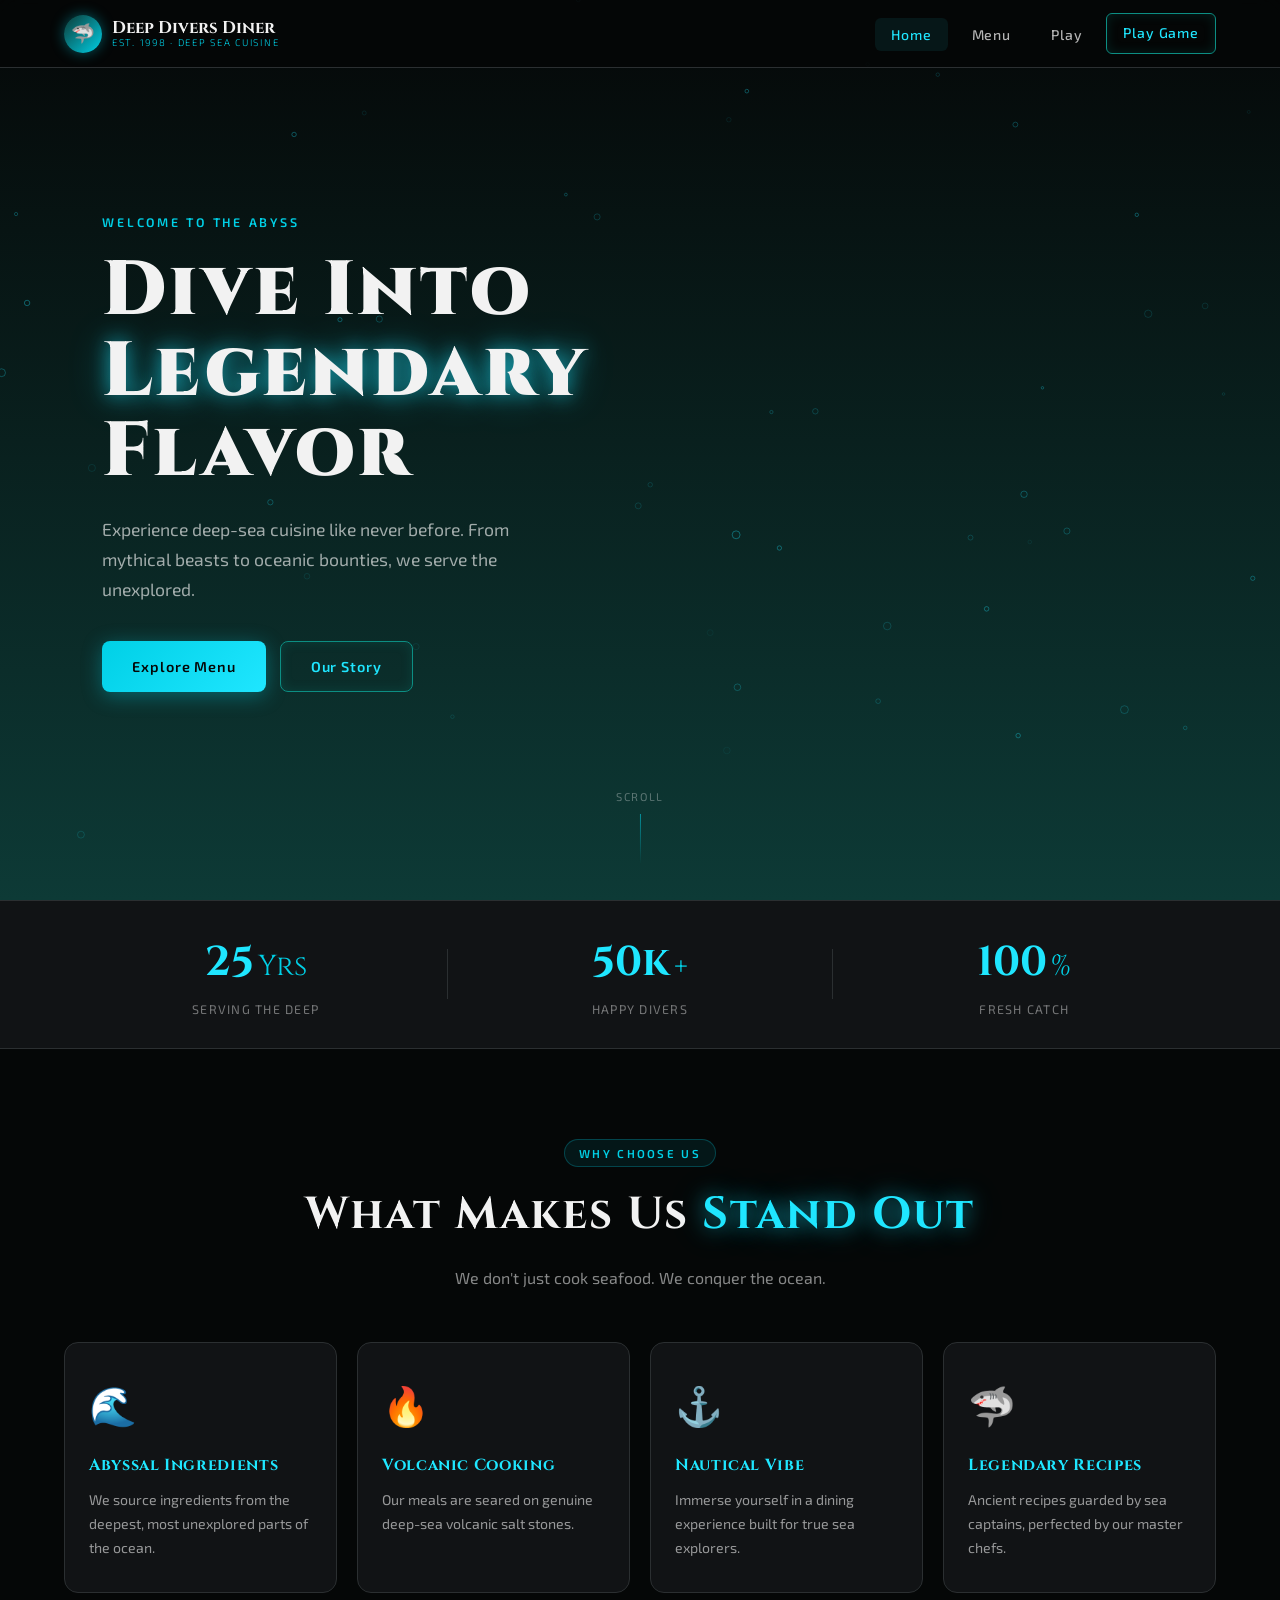
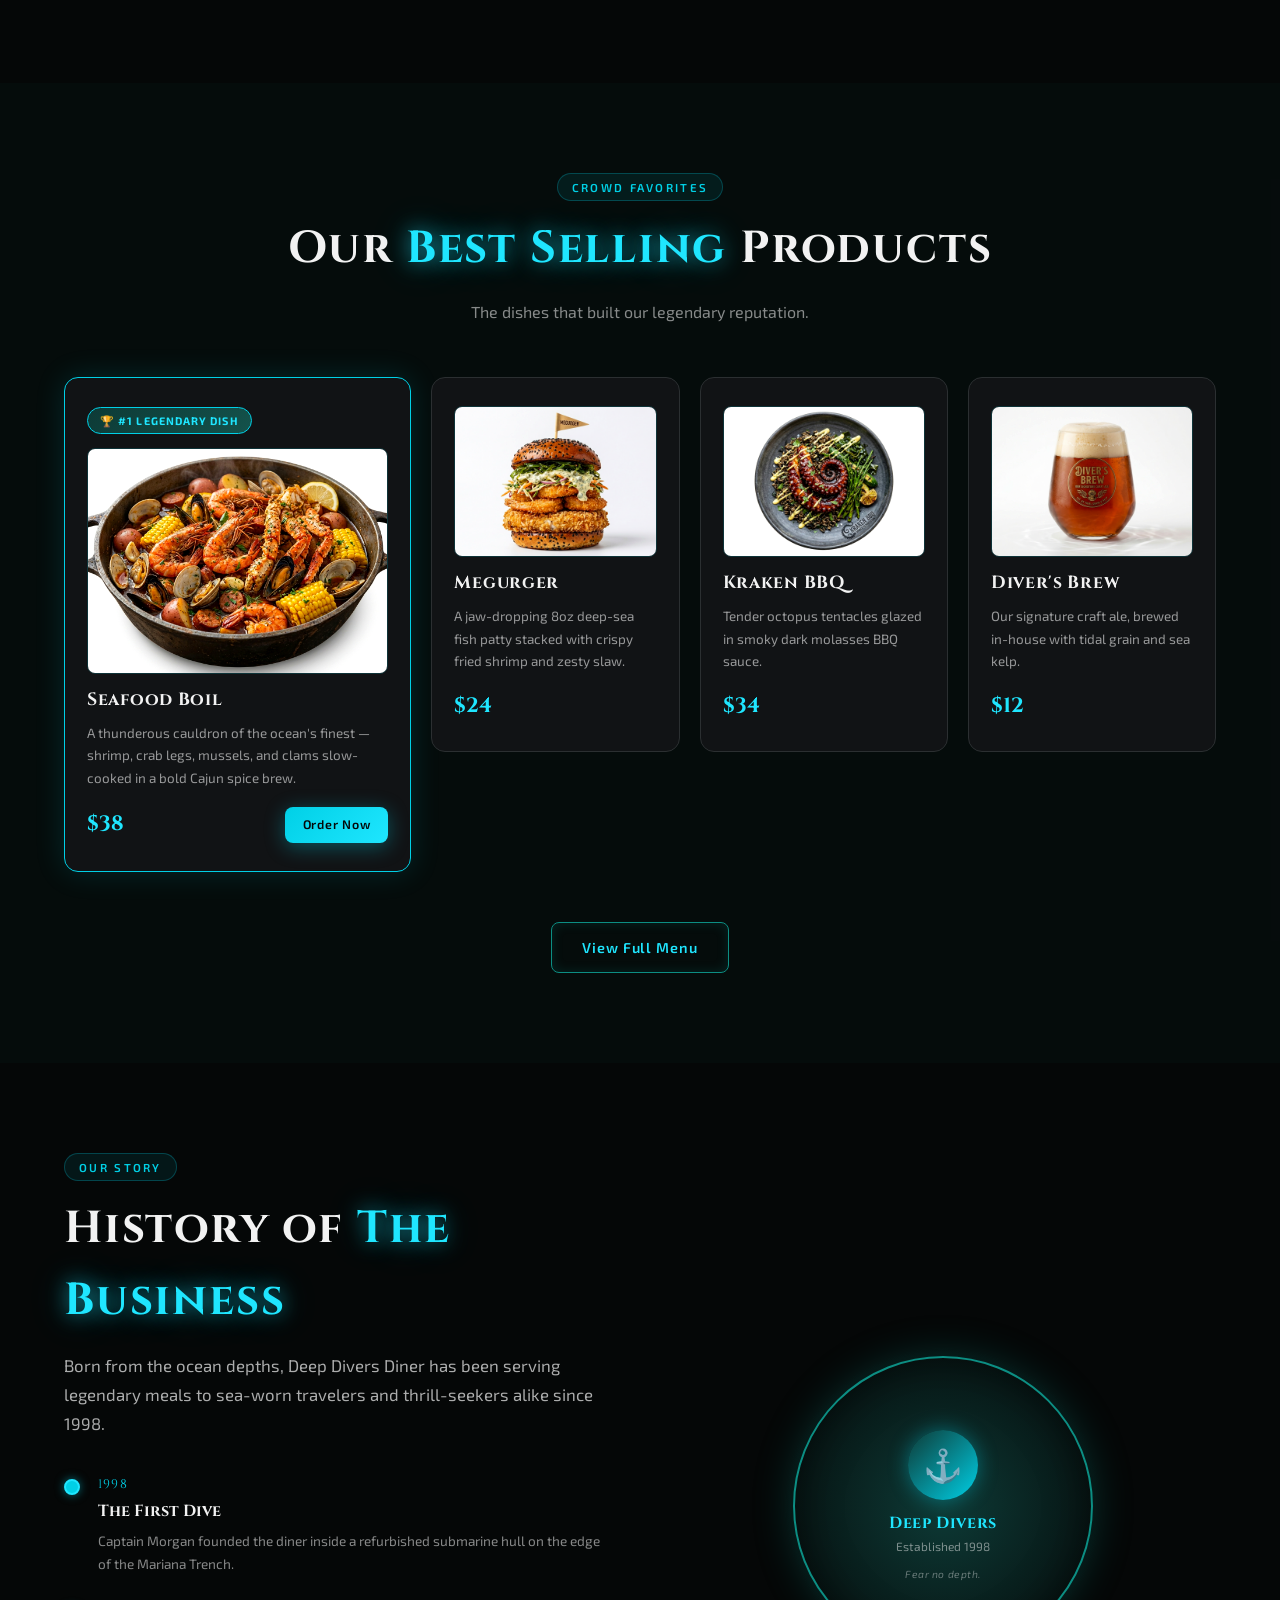
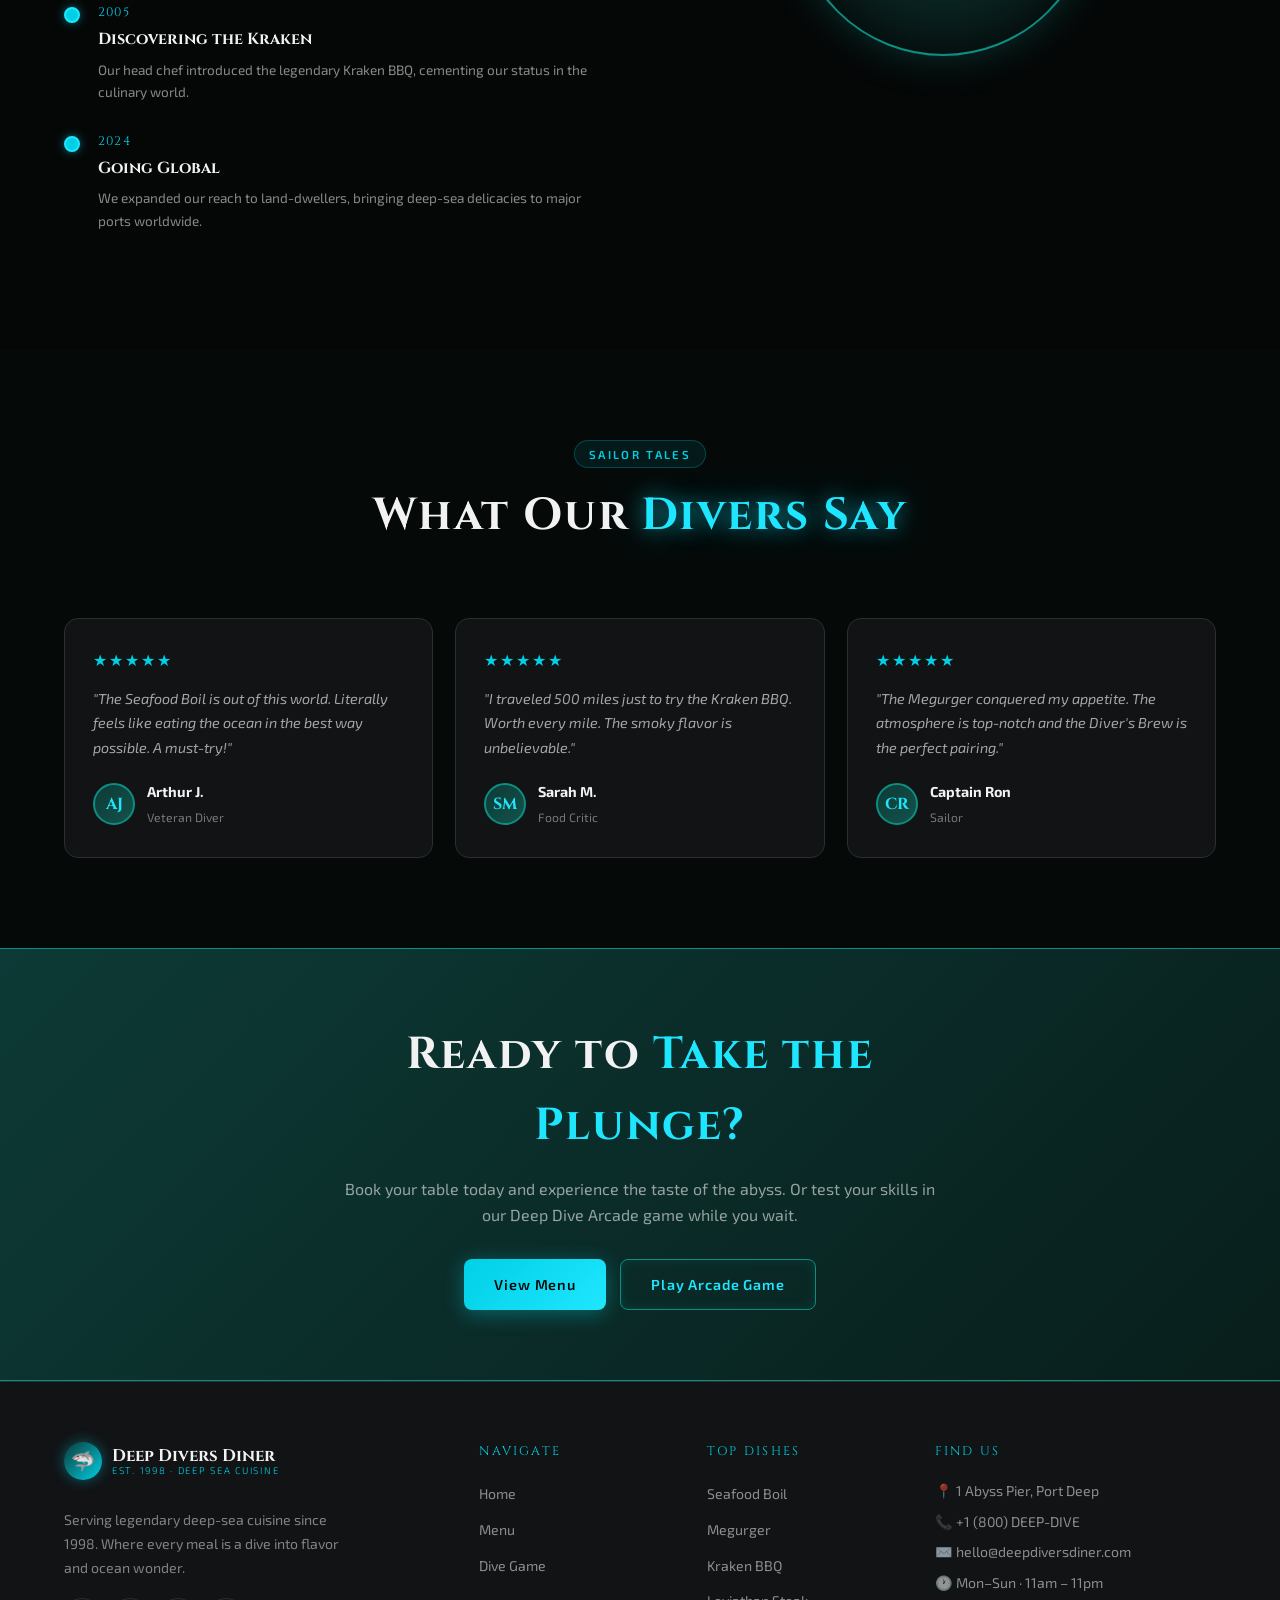
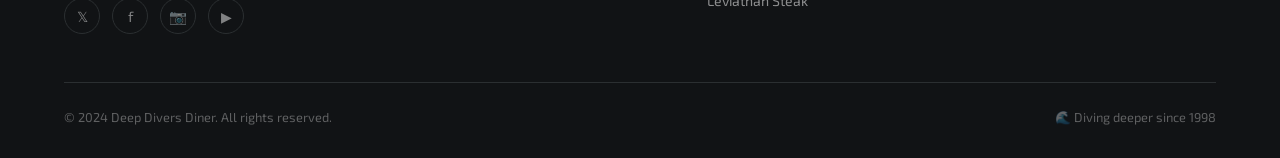
==== commit a133ac5f: "added images" ====
--- a/index.html
+++ b/index.html
@@ -7,8 +7,8 @@
     <title>Deep Divers Diner - Home</title>
     <meta name="description"
         content="Welcome to Deep Divers Diner — legendary deep-sea dishes from Seafood Boil to Kraken BBQ and Diver's Brew." />
-    <link rel="stylesheet" href="style.css" />
-    <link rel="stylesheet" href="index.css" />
+    <link rel="stylesheet" href="css/style.css" />
+    <link rel="stylesheet" href="css/index.css" />
 </head>
 
 <body>
@@ -109,7 +109,7 @@
         <div class="bs-grid">
             <div class="bs-card glass-card featured">
                 <span class="bs-badge">🏆 #1 Legendary Dish</span>
-                <span class="bs-emoji">🪣</span>
+                <img class="bs-photo" src="menu_asset/seafood boil.jpeg" alt="Seafood Boil"/>
                 <h3>Seafood Boil</h3>
                 <p>A thunderous cauldron of the ocean's finest — shrimp, crab legs, mussels, and clams slow-cooked in a
                     bold Cajun spice brew.</p>
@@ -120,7 +120,7 @@
             </div>
 
             <div class="bs-card glass-card">
-                <span class="bs-emoji">🍔</span>
+                <img class="bs-photo" src="menu_asset/megurger.jpeg" alt="Megurger"/>
                 <h3>Megurger</h3>
                 <p>A jaw-dropping 8oz deep-sea fish patty stacked with crispy fried shrimp and zesty slaw.</p>
                 <div class="bs-footer">
@@ -129,7 +129,7 @@
             </div>
 
             <div class="bs-card glass-card">
-                <span class="bs-emoji">🐙</span>
+                <img class="bs-photo" src="menu_asset/kraken bbq.jpeg" alt="Kraken BBQ"/>
                 <h3>Kraken BBQ</h3>
                 <p>Tender octopus tentacles glazed in smoky dark molasses BBQ sauce.</p>
                 <div class="bs-footer">
@@ -138,7 +138,7 @@
             </div>
 
             <div class="bs-card glass-card">
-                <span class="bs-emoji">🍺</span>
+                <img class="bs-photo" src="menu_asset/diver brew.jpeg" alt="Diver's Brew"/>
                 <h3>Diver's Brew</h3>
                 <p>Our signature craft ale, brewed in-house with tidal grain and sea kelp.</p>
                 <div class="bs-footer">
@@ -337,4 +337,4 @@
     </script>
 </body>
 
-</html>+</html>
--- a/css/style.css
+++ b/css/style.css
@@ -0,0 +1,286 @@
+@import url('https://fonts.googleapis.com/css2?family=Cinzel:wght@400;600;700;900&family=Exo+2:ital,wght@0,300;0,400;0,500;0,600;1,400&display=swap');
+
+:root {
+  --bg-black: #050707;
+  --dark-panel: #111315;
+  --deep-teal: #0D3A36;
+  --muted-emerald: #14524B;
+  --cyan-accent: #00D0E6;
+  --bright-aqua: #1FE6FF;
+  --soft-white: #F2F2F2;
+  --gray-border: #2B2F31;
+  --neon-outline: #0C8E83;
+}
+
+*, *::before, *::after { margin: 0; padding: 0; box-sizing: border-box; }
+html { scroll-behavior: smooth; }
+body {
+  background-color: var(--bg-black);
+  color: var(--soft-white);
+  font-family: 'Exo 2', sans-serif;
+  overflow-x: hidden;
+  line-height: 1.6;
+}
+
+/* ── SCROLLBAR ── */
+::-webkit-scrollbar { width: 6px; }
+::-webkit-scrollbar-track { background: var(--dark-panel); }
+::-webkit-scrollbar-thumb { background: var(--neon-outline); border-radius: 4px; }
+
+/* ── TYPOGRAPHY ── */
+h1, h2, h3 { font-family: 'Cinzel', serif; letter-spacing: 0.04em; }
+.section-tag {
+  display: inline-block;
+  font-size: 0.72rem;
+  font-weight: 600;
+  letter-spacing: 0.2em;
+  text-transform: uppercase;
+  color: var(--cyan-accent);
+  background: rgba(0,208,230,0.08);
+  border: 1px solid rgba(0,208,230,0.25);
+  padding: 4px 14px;
+  border-radius: 20px;
+  margin-bottom: 12px;
+}
+.section-title {
+  font-size: clamp(1.7rem, 3.5vw, 2.8rem);
+  color: var(--soft-white);
+  margin-bottom: 14px;
+}
+.section-title span { color: var(--bright-aqua); }
+.section-sub {
+  color: rgba(242,242,242,0.55);
+  font-size: 1rem;
+  max-width: 540px;
+}
+
+/* ── NAVBAR ── */
+.navbar {
+  position: fixed;
+  top: 0; left: 0; right: 0;
+  z-index: 1000;
+  display: flex;
+  align-items: center;
+  justify-content: space-between;
+  padding: 0 5%;
+  height: 68px;
+  background: rgba(5,7,7,0.85);
+  backdrop-filter: blur(14px);
+  border-bottom: 1px solid var(--gray-border);
+  transition: background 0.3s;
+}
+.nav-logo {
+  display: flex;
+  align-items: center;
+  gap: 10px;
+  text-decoration: none;
+}
+.nav-logo-icon {
+  width: 38px; height: 38px;
+  background: linear-gradient(135deg, var(--deep-teal), var(--cyan-accent));
+  border-radius: 50%;
+  display: flex; align-items: center; justify-content: center;
+  font-size: 1.2rem;
+  box-shadow: 0 0 14px rgba(0,208,230,0.4);
+}
+.nav-logo-text {
+  font-family: 'Cinzel', serif;
+  font-size: 1.05rem;
+  font-weight: 700;
+  color: var(--soft-white);
+  line-height: 1.1;
+}
+.nav-logo-text small {
+  display: block;
+  font-family: 'Exo 2', sans-serif;
+  font-size: 0.6rem;
+  font-weight: 300;
+  letter-spacing: 0.18em;
+  color: var(--cyan-accent);
+  text-transform: uppercase;
+}
+.nav-links {
+  display: flex;
+  align-items: center;
+  gap: 8px;
+  list-style: none;
+}
+.nav-links a {
+  color: rgba(242,242,242,0.75);
+  text-decoration: none;
+  font-size: 0.88rem;
+  font-weight: 500;
+  letter-spacing: 0.06em;
+  padding: 8px 16px;
+  border-radius: 6px;
+  transition: color 0.2s, background 0.2s;
+}
+.nav-links a:hover, .nav-links a.active {
+  color: var(--bright-aqua);
+  background: rgba(31,230,255,0.07);
+}
+.nav-cta {
+  background: linear-gradient(135deg, var(--deep-teal), var(--muted-emerald));
+  border: 1px solid var(--neon-outline);
+  color: var(--bright-aqua) !important;
+  box-shadow: 0 0 12px rgba(12,142,131,0.3);
+}
+.nav-cta:hover { box-shadow: 0 0 20px rgba(31,230,255,0.4) !important; }
+.nav-hamburger { display: none; flex-direction: column; gap: 5px; cursor: pointer; }
+.nav-hamburger span { display: block; width: 24px; height: 2px; background: var(--soft-white); border-radius: 2px; transition: 0.3s; }
+
+/* ── BUTTONS ── */
+.btn {
+  display: inline-flex;
+  align-items: center;
+  gap: 8px;
+  padding: 13px 30px;
+  border-radius: 8px;
+  font-family: 'Exo 2', sans-serif;
+  font-size: 0.9rem;
+  font-weight: 600;
+  letter-spacing: 0.06em;
+  text-decoration: none;
+  cursor: pointer;
+  border: none;
+  transition: all 0.25s;
+}
+.btn-primary {
+  background: linear-gradient(135deg, var(--cyan-accent), var(--bright-aqua));
+  color: #050707;
+  box-shadow: 0 4px 20px rgba(0,208,230,0.35);
+}
+.btn-primary:hover { transform: translateY(-2px); box-shadow: 0 8px 28px rgba(31,230,255,0.5); }
+.btn-outline {
+  background: transparent;
+  color: var(--bright-aqua);
+  border: 1.5px solid var(--neon-outline);
+  box-shadow: 0 0 12px rgba(12,142,131,0.2) inset;
+}
+.btn-outline:hover { background: rgba(12,142,131,0.15); border-color: var(--bright-aqua); transform: translateY(-2px); }
+
+/* ── SECTIONS ── */
+section { padding: 90px 5%; }
+.section-header { margin-bottom: 52px; }
+
+/* ── CARDS ── */
+.glass-card {
+  background: var(--dark-panel);
+  border: 1px solid var(--gray-border);
+  border-radius: 14px;
+  transition: transform 0.3s, box-shadow 0.3s, border-color 0.3s;
+}
+.glass-card:hover {
+  transform: translateY(-5px);
+  box-shadow: 0 12px 40px rgba(0,208,230,0.12);
+  border-color: var(--neon-outline);
+}
+
+/* ── DIVIDER ── */
+.divider {
+  width: 60px; height: 3px;
+  background: linear-gradient(90deg, var(--cyan-accent), var(--bright-aqua));
+  border-radius: 2px;
+  margin: 16px 0 20px;
+}
+
+/* ── FOOTER ── */
+footer {
+  background: var(--dark-panel);
+  border-top: 1px solid var(--gray-border);
+  padding: 60px 5% 30px;
+}
+.footer-grid {
+  display: grid;
+  grid-template-columns: 2fr 1fr 1fr 1.5fr;
+  gap: 40px;
+  margin-bottom: 48px;
+}
+.footer-brand p {
+  color: rgba(242,242,242,0.5);
+  font-size: 0.88rem;
+  margin-top: 14px;
+  max-width: 280px;
+  line-height: 1.7;
+}
+.footer-heading {
+  font-family: 'Cinzel', serif;
+  font-size: 0.78rem;
+  letter-spacing: 0.18em;
+  text-transform: uppercase;
+  color: var(--cyan-accent);
+  margin-bottom: 18px;
+}
+.footer-links { list-style: none; display: flex; flex-direction: column; gap: 10px; }
+.footer-links a {
+  color: rgba(242,242,242,0.55);
+  text-decoration: none;
+  font-size: 0.88rem;
+  transition: color 0.2s;
+}
+.footer-links a:hover { color: var(--bright-aqua); }
+.footer-contact p {
+  color: rgba(242,242,242,0.55);
+  font-size: 0.88rem;
+  display: flex; align-items: flex-start; gap: 10px;
+  margin-bottom: 10px;
+}
+.footer-contact-line { color:rgba(242,242,242,0.55); font-size:0.88rem; margin-bottom:8px; display:block; }
+.footer-bottom {
+  border-top: 1px solid var(--gray-border);
+  padding-top: 24px;
+  display: flex;
+  justify-content: space-between;
+  align-items: center;
+  color: rgba(242,242,242,0.35);
+  font-size: 0.8rem;
+}
+.footer-socials { display: flex; gap: 12px; }
+.social-btn {
+  width: 36px; height: 36px;
+  border-radius: 50%;
+  border: 1px solid var(--gray-border);
+  background: transparent;
+  color: rgba(242,242,242,0.5);
+  display: flex; align-items: center; justify-content: center;
+  font-size: 0.9rem;
+  cursor: pointer;
+  text-decoration: none;
+  transition: all 0.2s;
+}
+.social-btn:hover { border-color: var(--cyan-accent); color: var(--cyan-accent); background: rgba(0,208,230,0.08); }
+
+/* ── GLOW TEXT ── */
+.glow-text { text-shadow: 0 0 20px rgba(31,230,255,0.6), 0 0 40px rgba(31,230,255,0.3); }
+
+/* ── ANIMATIONS ── */
+@keyframes fadeUp {
+  from { opacity: 0; transform: translateY(30px); }
+  to { opacity: 1; transform: translateY(0); }
+}
+@keyframes float {
+  0%, 100% { transform: translateY(0px); }
+  50% { transform: translateY(-10px); }
+}
+@keyframes pulse-glow {
+  0%, 100% { box-shadow: 0 0 10px rgba(0,208,230,0.3); }
+  50% { box-shadow: 0 0 25px rgba(31,230,255,0.6), 0 0 50px rgba(0,208,230,0.3); }
+}
+@keyframes shimmer {
+  0% { background-position: -200% center; }
+  100% { background-position: 200% center; }
+}
+.animate-fadeup { animation: fadeUp 0.7s ease forwards; }
+.float { animation: float 4s ease-in-out infinite; }
+
+/* ── RESPONSIVE ── */
+@media (max-width: 900px) {
+  .footer-grid { grid-template-columns: 1fr 1fr; }
+  .nav-links { display: none; }
+  .nav-links.open { display: flex; flex-direction: column; position: absolute; top: 68px; left: 0; right: 0; background: var(--dark-panel); padding: 20px 5%; border-bottom: 1px solid var(--gray-border); }
+  .nav-hamburger { display: flex; }
+}
+@media (max-width: 600px) {
+  .footer-grid { grid-template-columns: 1fr; }
+  section { padding: 70px 5%; }
+}
--- a/css/index.css
+++ b/css/index.css
@@ -0,0 +1,649 @@
+/* =========================================
+   HERO SECTION
+========================================= */
+.hero {
+    position: relative;
+    min-height: 100vh;
+    display: flex;
+    align-items: center;
+    overflow: hidden;
+}
+
+#heroCanvas {
+    position: absolute;
+    inset: 0;
+    width: 100%;
+    height: 100%;
+    z-index: 0;
+}
+
+.hero-content {
+    position: relative;
+    z-index: 2;
+    max-width: 680px;
+    padding: 0 8%;
+    animation: fadeUp 1s ease both;
+}
+
+.hero-tag {
+    display: inline-block;
+    margin-bottom: 18px;
+
+    font-size: 0.78rem;
+    font-weight: 600;
+    letter-spacing: 0.22em;
+    text-transform: uppercase;
+
+    color: var(--cyan-accent);
+}
+
+.hero-title {
+    margin-bottom: 22px;
+
+    font-family: 'Cinzel', serif;
+    font-size: clamp(2.5rem, 6vw, 5rem);
+    font-weight: 900;
+    line-height: 1.05;
+
+    color: var(--soft-white);
+}
+
+.hero-sub {
+    max-width: 520px;
+    margin-bottom: 36px;
+
+    font-size: 1.1rem;
+    line-height: 1.7;
+
+    color: rgba(242, 242, 242, 0.65);
+}
+
+.hero-btns {
+    display: flex;
+    gap: 14px;
+    flex-wrap: wrap;
+}
+
+.hero-scroll {
+    position: absolute;
+    bottom: 36px;
+    left: 50%;
+    transform: translateX(-50%);
+    z-index: 2;
+
+    display: flex;
+    flex-direction: column;
+    align-items: center;
+    gap: 8px;
+
+    font-size: 0.7rem;
+    letter-spacing: 0.15em;
+    text-transform: uppercase;
+
+    color: rgba(242, 242, 242, 0.35);
+}
+
+.scroll-line {
+    width: 1px;
+    height: 50px;
+
+    background: linear-gradient(to bottom,
+            rgba(0, 208, 230, 0.6),
+            transparent);
+
+    animation: float 2s ease-in-out infinite;
+}
+
+/* =========================================
+   STATS BAR
+========================================= */
+.stats-bar {
+    display: flex;
+    justify-content: center;
+    align-items: center;
+    flex-wrap: wrap;
+
+    padding: 28px 5%;
+
+    background: var(--dark-panel);
+    border-top: 1px solid var(--gray-border);
+    border-bottom: 1px solid var(--gray-border);
+}
+
+.stat-item {
+    flex: 1;
+    min-width: 120px;
+    padding: 0 40px;
+
+    text-align: center;
+}
+
+.stat-num {
+    font-family: 'Cinzel', serif;
+    font-size: 2.6rem;
+    font-weight: 700;
+
+    color: var(--bright-aqua);
+}
+
+.stat-item>span:nth-child(2) {
+    font-family: 'Cinzel', serif;
+    font-size: 1.8rem;
+
+    color: var(--cyan-accent);
+}
+
+.stat-item p {
+    margin-top: 4px;
+
+    font-size: 0.78rem;
+    letter-spacing: 0.1em;
+    text-transform: uppercase;
+
+    color: rgba(242, 242, 242, 0.45);
+}
+
+.stat-divider {
+    width: 1px;
+    height: 50px;
+
+    background: var(--gray-border);
+}
+
+/* =========================================
+   USP GRID
+========================================= */
+.usp-grid {
+    display: grid;
+    grid-template-columns: repeat(4, 1fr);
+    gap: 20px;
+}
+
+.usp-card {
+    padding: 32px 24px;
+}
+
+.usp-icon {
+    display: block;
+    margin-bottom: 16px;
+
+    font-size: 2.4rem;
+
+    animation: float 4s ease-in-out infinite;
+}
+
+.usp-card h3 {
+    margin-bottom: 10px;
+
+    font-family: 'Cinzel', serif;
+    font-size: 1rem;
+
+    color: var(--bright-aqua);
+}
+
+.usp-card p {
+    font-size: 0.88rem;
+    line-height: 1.7;
+
+    color: rgba(242, 242, 242, 0.6);
+}
+
+/* =========================================
+   BEST SELLERS GRID
+========================================= */
+.bs-grid {
+    display: grid;
+    grid-template-columns: 1.4fr 1fr 1fr 1fr;
+    gap: 20px;
+
+    align-items: start;
+}
+
+.bs-card {
+    position: relative;
+    padding: 28px 22px;
+    overflow: hidden;
+}
+
+.bs-card.featured {
+    border-color: var(--cyan-accent);
+    box-shadow: 0 0 30px rgba(0, 208, 230, 0.15);
+}
+
+.bs-badge {
+    display: inline-block;
+    margin-bottom: 14px;
+    padding: 4px 12px;
+
+    font-size: 0.68rem;
+    font-weight: 700;
+    letter-spacing: 0.1em;
+    text-transform: uppercase;
+
+    color: var(--bright-aqua);
+
+    background: linear-gradient(135deg,
+            var(--deep-teal),
+            var(--muted-emerald));
+
+    border: 1px solid var(--cyan-accent);
+    border-radius: 20px;
+}
+
+.bs-photo {
+    display: block;
+    width: 100%;
+    aspect-ratio: 4 / 3;
+    margin-bottom: 12px;
+
+    object-fit: cover;
+    object-position: center;
+
+    border: 1px solid rgba(0, 208, 230, 0.16);
+    border-radius: 8px;
+
+    filter: saturate(1.08) contrast(1.03);
+    transition: transform 0.35s, filter 0.35s;
+}
+
+.bs-card:hover .bs-photo {
+    transform: scale(1.025);
+    filter: saturate(1.18) contrast(1.08);
+}
+
+.bs-card h3 {
+    margin-bottom: 8px;
+
+    font-family: 'Cinzel', serif;
+    font-size: 1.1rem;
+
+    color: var(--soft-white);
+}
+
+.bs-card p {
+    margin-bottom: 18px;
+
+    font-size: 0.84rem;
+    line-height: 1.65;
+
+    color: rgba(242, 242, 242, 0.6);
+}
+
+.bs-footer {
+    display: flex;
+    justify-content: space-between;
+    align-items: center;
+}
+
+.bs-price {
+    font-family: 'Cinzel', serif;
+    font-size: 1.3rem;
+    font-weight: 700;
+
+    color: var(--bright-aqua);
+}
+
+.btn-sm {
+    padding: 8px 18px;
+    font-size: 0.78rem;
+}
+
+/* =========================================
+   HISTORY SECTION
+========================================= */
+.history-inner {
+    display: grid;
+    grid-template-columns: 1fr 1fr;
+    gap: 60px;
+
+    align-items: center;
+}
+
+.history-lead {
+    margin-bottom: 36px;
+
+    font-size: 1.05rem;
+    line-height: 1.75;
+
+    color: rgba(242, 242, 242, 0.7);
+}
+
+/* Timeline */
+.timeline {
+    display: flex;
+    flex-direction: column;
+}
+
+.tl-item {
+    position: relative;
+
+    display: flex;
+    gap: 18px;
+
+    padding-bottom: 28px;
+}
+
+.tl-item:not(:last-child) .tl-dot::after {
+    content: '';
+
+    position: absolute;
+    top: 16px;
+    left: 7px;
+
+    width: 2px;
+    height: calc(100% - 16px);
+
+    background: linear-gradient(to bottom,
+            var(--neon-outline),
+            transparent);
+}
+
+.tl-dot {
+    position: relative;
+    flex-shrink: 0;
+    margin-top: 4px;
+
+    width: 16px;
+    height: 16px;
+
+    background: var(--cyan-accent);
+    border: 2px solid var(--bright-aqua);
+    border-radius: 50%;
+
+    box-shadow: 0 0 10px rgba(0, 208, 230, 0.5);
+}
+
+.tl-year {
+    display: block;
+    margin-bottom: 4px;
+
+    font-family: 'Cinzel', serif;
+    font-size: 0.78rem;
+    letter-spacing: 0.1em;
+
+    color: var(--cyan-accent);
+}
+
+.tl-content h4 {
+    margin-bottom: 6px;
+
+    font-family: 'Cinzel', serif;
+    font-size: 1rem;
+
+    color: var(--soft-white);
+}
+
+.tl-content p {
+    font-size: 0.85rem;
+    line-height: 1.65;
+
+    color: rgba(242, 242, 242, 0.55);
+}
+
+/* History Visual */
+.history-visual {
+    display: flex;
+    justify-content: center;
+    align-items: center;
+}
+
+.history-img-wrap {
+    position: relative;
+
+    display: flex;
+    justify-content: center;
+    align-items: center;
+}
+
+.history-img-glow {
+    position: absolute;
+
+    width: 320px;
+    height: 320px;
+
+    border-radius: 50%;
+
+    background: radial-gradient(circle,
+            rgba(13, 58, 54, 0.6) 0%,
+            transparent 70%);
+
+    animation: pulse-glow 3s ease-in-out infinite;
+}
+
+.history-emblem {
+    position: relative;
+    z-index: 2;
+
+    display: flex;
+    flex-direction: column;
+    justify-content: center;
+    align-items: center;
+
+    width: 300px;
+    height: 300px;
+    padding: 50px 40px;
+
+    text-align: center;
+
+    background: radial-gradient(circle, #0D3A36 0%, #050707 100%);
+    border: 2px solid var(--neon-outline);
+    border-radius: 50%;
+
+    box-shadow:
+        0 0 40px rgba(12, 142, 131, 0.3),
+        inset 0 0 40px rgba(0, 0, 0, 0.5);
+
+    animation: float 5s ease-in-out infinite;
+}
+
+.emblem-ring {
+    display: flex;
+    justify-content: center;
+    align-items: center;
+
+    width: 70px;
+    height: 70px;
+    margin-bottom: 14px;
+
+    font-size: 2rem;
+
+    background: linear-gradient(135deg,
+            var(--deep-teal),
+            var(--cyan-accent));
+
+    border-radius: 50%;
+
+    box-shadow: 0 0 20px rgba(0, 208, 230, 0.4);
+}
+
+.history-emblem h3 {
+    margin-bottom: 4px;
+
+    font-family: 'Cinzel', serif;
+    font-size: 1rem;
+    line-height: 1.2;
+
+    color: var(--bright-aqua);
+}
+
+.history-emblem p {
+    font-size: 0.75rem;
+    color: rgba(242, 242, 242, 0.5);
+}
+
+.emblem-tagline {
+    margin-top: 10px;
+
+    font-size: 0.65rem;
+    font-style: italic;
+    letter-spacing: 0.05em;
+
+    color: rgba(242, 242, 242, 0.4);
+}
+
+/* =========================================
+   TESTIMONIALS
+========================================= */
+.testi-grid {
+    display: grid;
+    grid-template-columns: repeat(3, 1fr);
+    gap: 22px;
+}
+
+.testi-card {
+    padding: 28px;
+}
+
+.testi-stars {
+    margin-bottom: 14px;
+
+    font-size: 1rem;
+    letter-spacing: 2px;
+
+    color: var(--cyan-accent);
+}
+
+.testi-card>p {
+    margin-bottom: 20px;
+
+    font-size: 0.9rem;
+    line-height: 1.7;
+    font-style: italic;
+
+    color: rgba(242, 242, 242, 0.65);
+}
+
+.testi-author {
+    display: flex;
+    align-items: center;
+    gap: 12px;
+}
+
+.testi-avatar {
+    display: flex;
+    justify-content: center;
+    align-items: center;
+
+    width: 42px;
+    height: 42px;
+
+    font-family: 'Cinzel', serif;
+    font-size: 1rem;
+    font-weight: 700;
+
+    color: var(--bright-aqua);
+
+    background: linear-gradient(135deg,
+            var(--deep-teal),
+            var(--muted-emerald));
+
+    border: 2px solid var(--neon-outline);
+    border-radius: 50%;
+}
+
+.testi-author strong {
+    display: block;
+
+    font-size: 0.9rem;
+    color: var(--soft-white);
+}
+
+.testi-author span {
+    font-size: 0.76rem;
+    color: rgba(242, 242, 242, 0.45);
+}
+
+/* =========================================
+   CTA BANNER
+========================================= */
+.cta-banner {
+    padding: 70px 5%;
+
+    background: linear-gradient(135deg,
+            var(--deep-teal) 0%,
+            #081e1b 100%);
+
+    border-top: 1px solid var(--neon-outline);
+    border-bottom: 1px solid var(--neon-outline);
+}
+
+.cta-inner {
+    max-width: 600px;
+    margin: 0 auto;
+
+    text-align: center;
+}
+
+.cta-inner h2 {
+    margin-bottom: 14px;
+    font-size: clamp(1.8rem, 4vw, 2.8rem);
+}
+
+.cta-inner h2 span {
+    color: var(--bright-aqua);
+}
+
+.cta-inner p {
+    margin-bottom: 32px;
+    color: rgba(242, 242, 242, 0.6);
+}
+
+.cta-btns {
+    display: flex;
+    justify-content: center;
+    gap: 14px;
+    flex-wrap: wrap;
+}
+
+/* =========================================
+   RESPONSIVE
+========================================= */
+
+/* Tablets */
+@media (max-width: 1100px) {
+    .usp-grid {
+        grid-template-columns: repeat(2, 1fr);
+    }
+
+    .bs-grid {
+        grid-template-columns: repeat(2, 1fr);
+    }
+
+    .bs-card.featured {
+        grid-column: span 2;
+    }
+}
+
+/* Small Tablets */
+@media (max-width: 900px) {
+    .history-inner {
+        grid-template-columns: 1fr;
+    }
+
+    .testi-grid {
+        grid-template-columns: 1fr;
+    }
+
+    .stat-divider {
+        display: none;
+    }
+}
+
+/* Mobile */
+@media (max-width: 600px) {
+    .usp-grid {
+        grid-template-columns: 1fr;
+    }
+
+    .bs-grid {
+        grid-template-columns: 1fr;
+    }
+
+    .bs-card.featured {
+        grid-column: span 1;
+    }
+
+    .hero-title {
+        font-size: 2.2rem;
+    }
+}
